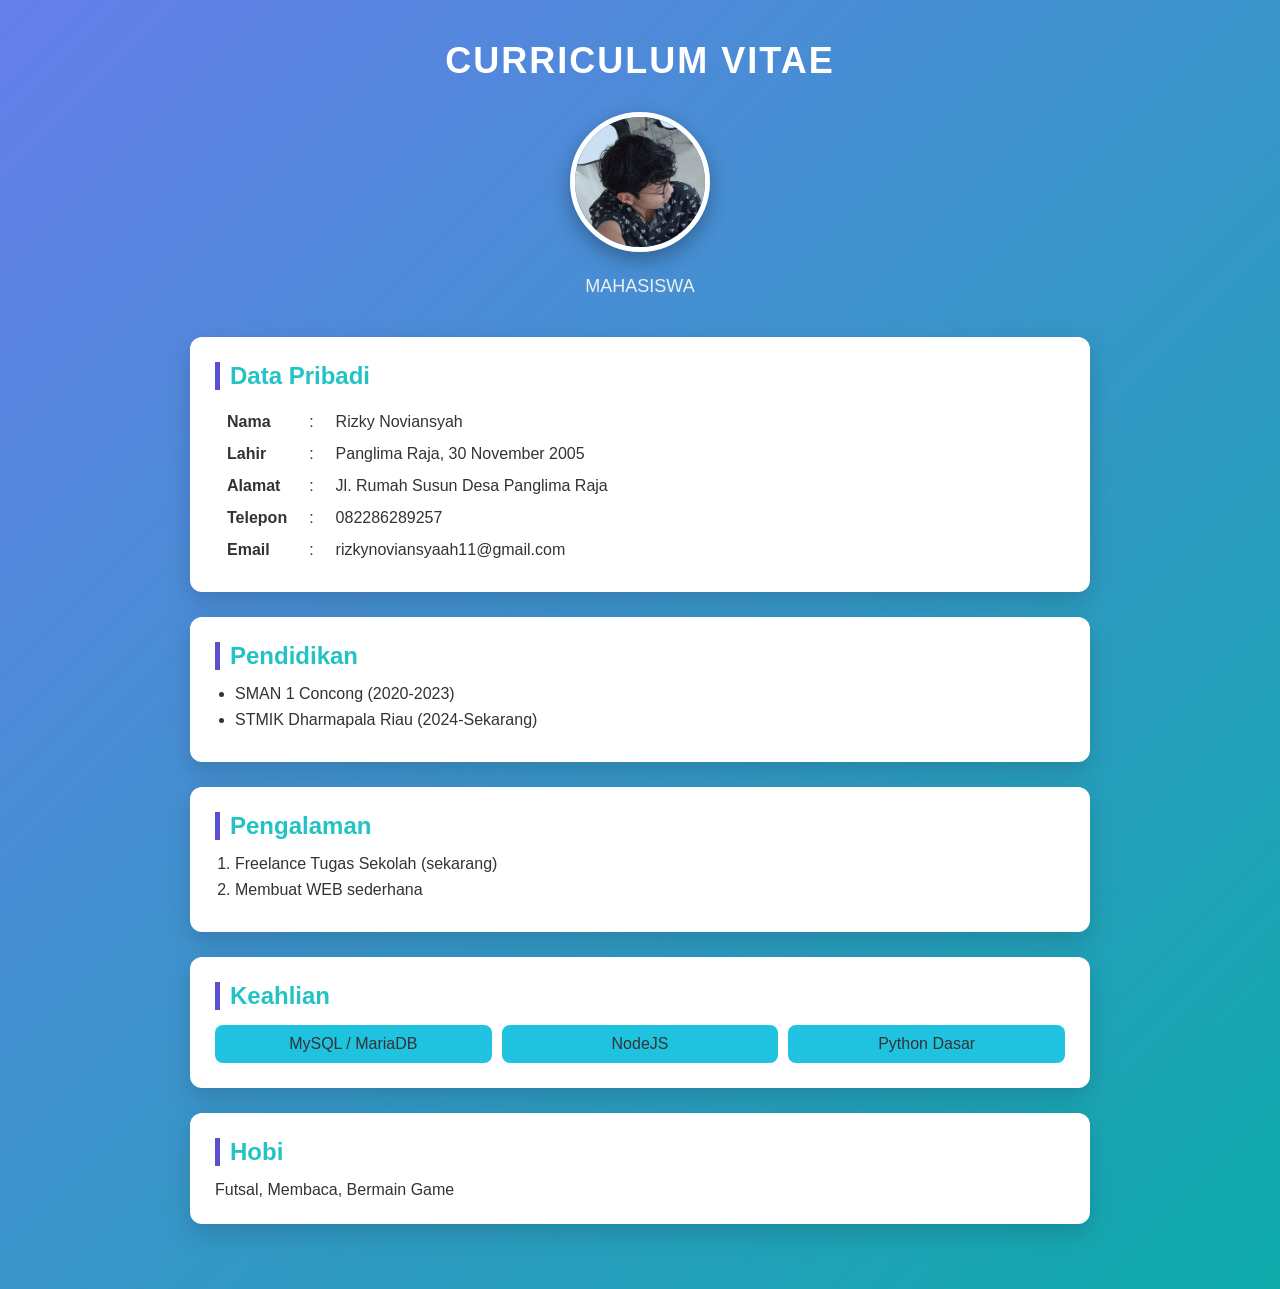
==== index.html @ 4e9cba19 "post pertama kali" ====
<!DOCTYPE html>
<html lang="id">
  <head>
    <meta charset="UTF-8" />
    <title>Curriculum Vitae</title>
    <link rel="stylesheet" type="text/css" href="cv_saya.css" />
  </head>
  <body>
    <section class="container">
      <h1 class="title">CURRICULUM VITAE</h1>

      <div class="profile">
        <img src="rizky.jpeg" alt="foto Rizky">
      </div>

      <p class="subtitle">MAHASISWA</p>

      <section class="card fade-in">
        <h2>Data Pribadi</h2>
        <table class="bio">
          <tr><td>Nama</td><td>:</td><td>Rizky Noviansyah</td></tr>
          <tr><td>Lahir</td><td>:</td><td>Panglima Raja, 30 November 2005</td></tr>
          <tr><td>Alamat</td><td>:</td><td>Jl. Rumah Susun Desa Panglima Raja</td></tr>
          <tr><td>Telepon</td><td>:</td><td>082286289257</td></tr>
          <tr><td>Email</td><td>:</td><td>rizkynoviansyaah11@gmail.com</td></tr>
        </table>
      </section>

      <section class="card slide-in">
        <h2>Pendidikan</h2>
        <ul class="list">
          <li>SMAN 1 Concong (2020-2023)</li>
          <li>STMIK Dharmapala Riau (2024-Sekarang)</li>
        </ul>
      </section>

      <section class="card slide-in">
        <h2>Pengalaman</h2>
        <ol class="list">
          <li>Freelance Tugas Sekolah (sekarang)</li>
          <li>Membuat WEB sederhana</li>
        </ol>
      </section>

      <section class="card fade-in">
        <h2>Keahlian</h2>
        <ul class="skills">
          <li>MySQL / MariaDB</li>
          <li>NodeJS</li>
          <li>Python Dasar</li>
        </ul>
      </section>

      <section class="card zoom-in">
        <h2>Hobi</h2>
        <p>Futsal, Membaca, Bermain Game</p>
      </section>
    </div>
  </body>
</html>
---- cv_saya.css ----
/* Reset Dasar */
* {
  margin: 0;
  padding: 0;
  box-sizing: border-box;
}

/* Body */
body {
  font-family: "Segoe UI", Tahoma, sans-serif;
  background: linear-gradient(135deg, #667eea, #0eabab);
  min-height: 100vh;
  padding: 40px;
  color: #333;
}

/* Container Utama */
.container {
  max-width: 900px;
  margin: auto;
}

/* Judul */
.title {
  text-align: center;
  color: #fff;
  margin-bottom: 30px;
  font-size: 36px;
  letter-spacing: 2px;
  animation: drop 1s ease-out;
}

/* Subtitle */
.subtitle {
  text-align: center;
  color: #eee;
  margin-bottom: 40px;
  font-size: 18px;
}

/* Profile */
.profile {
  text-align: center;
  margin-bottom: 20px;
}

.profile img{
  width: 140px;
  height: 140px;
  border-radius: 50%;
  border: 5px solid white;
  box-shadow:0 8px 20px rgba(0,0,0,0.3);
  object-fit: cover;
}
/* Card */
.card {
  background: #fff;
  padding: 25px;
  margin-bottom: 25px;
  border-radius: 12px;
  box-shadow: 0 10px 25px rgba(0, 0, 0, 0.15);
  transition: 
    transform 0.4s ease,
    box-shadow 0.4s ease;
}

.card:hover {
  transform: translateY(-8px) scale(1.02);
  box-shadow: 0 20px 35px rgba(0, 0, 0, 0.25);
}

/* heading section */ 
.card h2 {
  margin-bottom: 15px;
  color: #22c2c5;
  border-left: 5px solid #5a4fcf;
  padding-left: 10px;
}

/* Bio */
.bio td{
  padding: 6px 10px;
}
.bio td:first-child {
  font-weight: bold;
}

/* List */
.list li {
  margin-left: 20px;
  margin-bottom: 8px;
}

/* Skills Grid */
.skills {
  display: grid;
  grid-template-columns: repeat(auto-fit, minmax(200px
  , 1fr));
  gap: 10px;
  list-style: none;
}

.skills li {
  background: #1fc3e0;
  padding: 10px;
  border-radius: 8px;
  text-align: center;
  transition: 
    background 0.3s ease,
    transform 0.3s ease;
}

.skills li:hover {
  background: #4bca9c;
  color: #fff;
  transform: scale(1.05);
}

/* Animation */
.fade-in {
  animation: fadeIn 1.2s ease forwards;
}

.slide-in {
  animation: slideIn 1.2s ease forwards;
}

.zoom-in {
  animation: zoomIn 1.2s ease forwards;
}

.card:nth-child(3){animation-delay: 0.2s;}
.card:nth-child(4){animation-delay: 0.4s;}
.card:nth-child(5){animation-delay: 0.6s;}
.card:nth-child(6){animation-delay: 0.8s;}

/* Keyframes */
@keyframes fadeIn {
  from {
    opacity: 0;
    transform: translateY(20px);
  }
  to {
    opacity: 1;
    transform: translateY(0);
  }
}

@keyframes slideIn {
  from {
    opacity: 0;
    transform: translateX(-40px);
  }
  to {
    opacity: 1;
    transform: translateX(0);
  }
}

@keyframes zoomIn {
  from {
    opacity: 0;
    transform: scale(0.9);
  }
  to {
    opacity: 1;
    transform: scale(1);
  }
}

@keyframes drop {
  from {
    opacity: 0;
    transform: translateY(-40px);
  }
  to {
    opacity: 1;
    transform: translateY(0);
  }
}
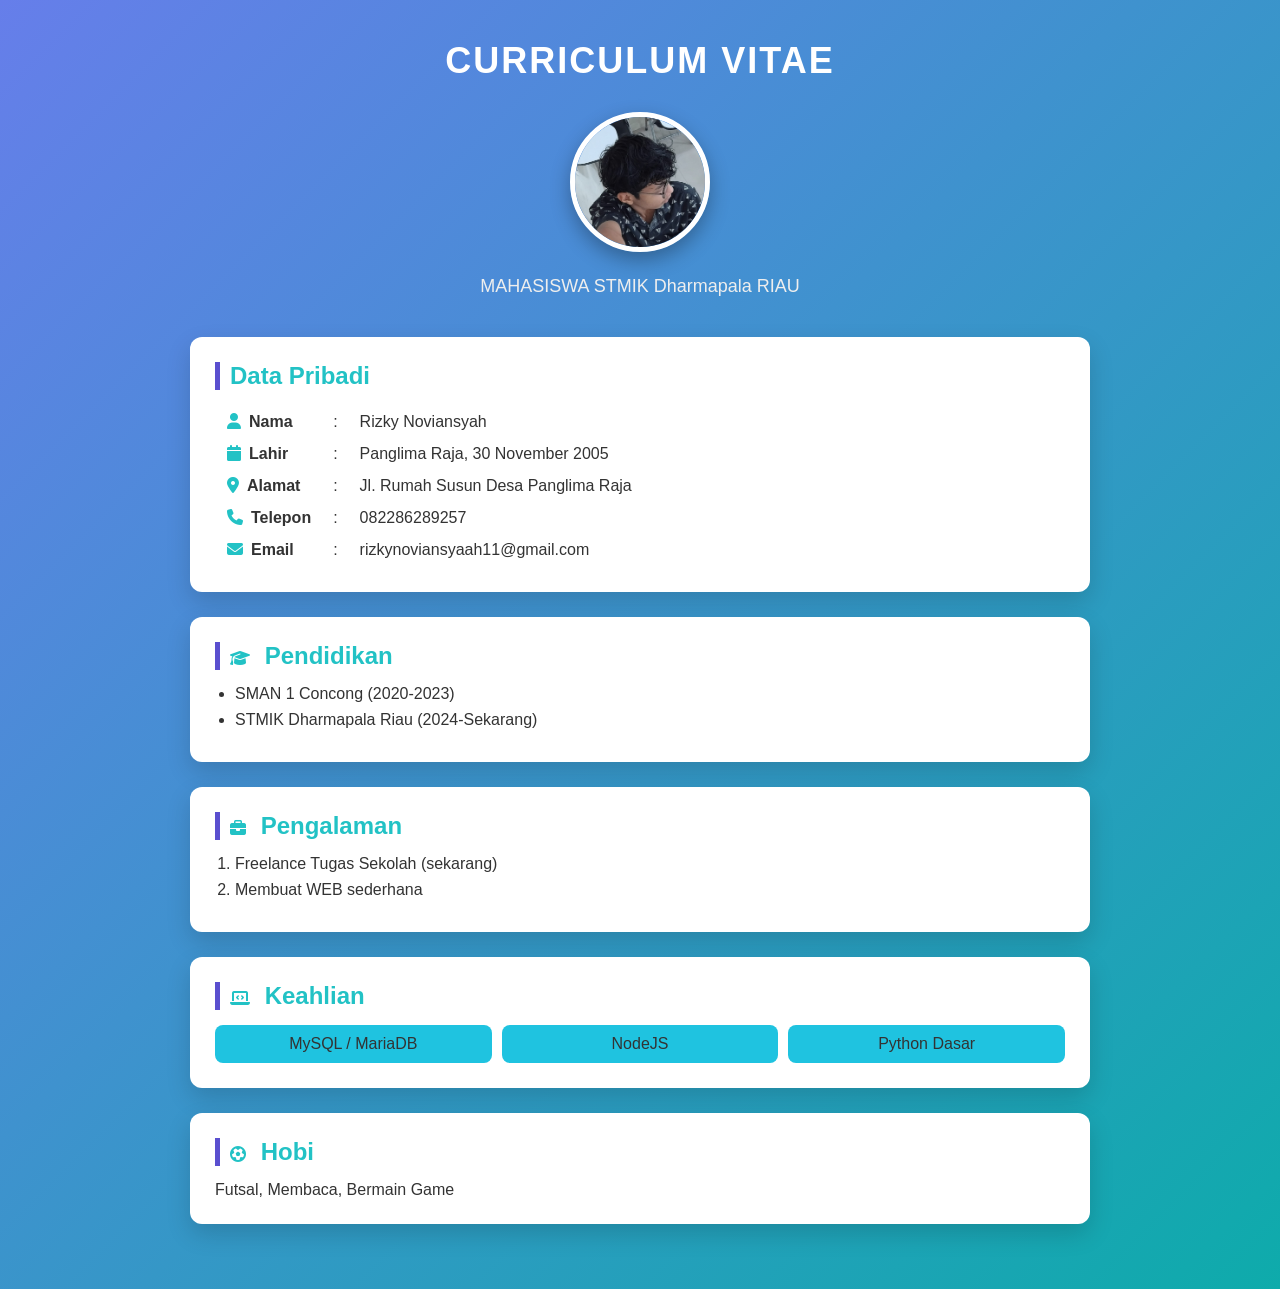
==== commit b8060038: "update cv" ====
--- a/index.html
+++ b/index.html
@@ -4,6 +4,7 @@
     <meta charset="UTF-8" />
     <title>Curriculum Vitae</title>
     <link rel="stylesheet" type="text/css" href="cv_saya.css" />
+    <link rel="stylesheet" href="https://cdnjs.cloudflare.com/ajax/libs/font-awesome/6.5.0/css/all.min.css">
   </head>
   <body>
     <section class="container">
@@ -13,21 +14,21 @@
         <img src="rizky.jpeg" alt="foto Rizky">
       </div>
 
-      <p class="subtitle">MAHASISWA</p>
+      <p class="subtitle">MAHASISWA STMIK Dharmapala RIAU</p>
 
       <section class="card fade-in">
         <h2>Data Pribadi</h2>
         <table class="bio">
-          <tr><td>Nama</td><td>:</td><td>Rizky Noviansyah</td></tr>
-          <tr><td>Lahir</td><td>:</td><td>Panglima Raja, 30 November 2005</td></tr>
-          <tr><td>Alamat</td><td>:</td><td>Jl. Rumah Susun Desa Panglima Raja</td></tr>
-          <tr><td>Telepon</td><td>:</td><td>082286289257</td></tr>
-          <tr><td>Email</td><td>:</td><td>rizkynoviansyaah11@gmail.com</td></tr>
+          <tr><td><i class="fa-solid fa-user"></i>Nama</td><td>:</td><td>Rizky Noviansyah</td></tr>
+          <tr><td><i class="fa-solid fa-calendar"></i>Lahir</td><td>:</td><td>Panglima Raja, 30 November 2005</td></tr>
+          <tr><td><i class="fa-solid fa-location-dot"></i>Alamat</td><td>:</td><td>Jl. Rumah Susun Desa Panglima Raja</td></tr>
+          <tr><td><i class="fa-solid fa-phone"></i>Telepon</td><td>:</td><td>082286289257</td></tr>
+          <tr><td><i class="fa-solid fa-envelope"></i>Email</td><td>:</td><td>rizkynoviansyaah11@gmail.com</td></tr>
         </table>
       </section>
 
       <section class="card slide-in">
-        <h2>Pendidikan</h2>
+        <h2><i class="fa-solid fa-graduation-cap"></i> Pendidikan</h2>
         <ul class="list">
           <li>SMAN 1 Concong (2020-2023)</li>
           <li>STMIK Dharmapala Riau (2024-Sekarang)</li>
@@ -35,7 +36,7 @@
       </section>
 
       <section class="card slide-in">
-        <h2>Pengalaman</h2>
+        <h2><i class="fa-solid fa-briefcase"></i> Pengalaman</h2>
         <ol class="list">
           <li>Freelance Tugas Sekolah (sekarang)</li>
           <li>Membuat WEB sederhana</li>
@@ -43,7 +44,7 @@
       </section>
 
       <section class="card fade-in">
-        <h2>Keahlian</h2>
+        <h2><i class="fa-solid fa-laptop-code"></i> Keahlian</h2>
         <ul class="skills">
           <li>MySQL / MariaDB</li>
           <li>NodeJS</li>
@@ -52,7 +53,7 @@
       </section>
 
       <section class="card zoom-in">
-        <h2>Hobi</h2>
+        <h2><i class="fa-solid fa-futbol"></i> Hobi</h2>
         <p>Futsal, Membaca, Bermain Game</p>
       </section>
     </div>
--- a/cv_saya.css
+++ b/cv_saya.css
@@ -177,4 +177,11 @@
     opacity: 1;
     transform: translateY(0);
   }
+}
+
+/* Icon Styling */
+i{
+  margin-right:8px;
+  color:#22c2c5;
+  font-size:16px;
 }
